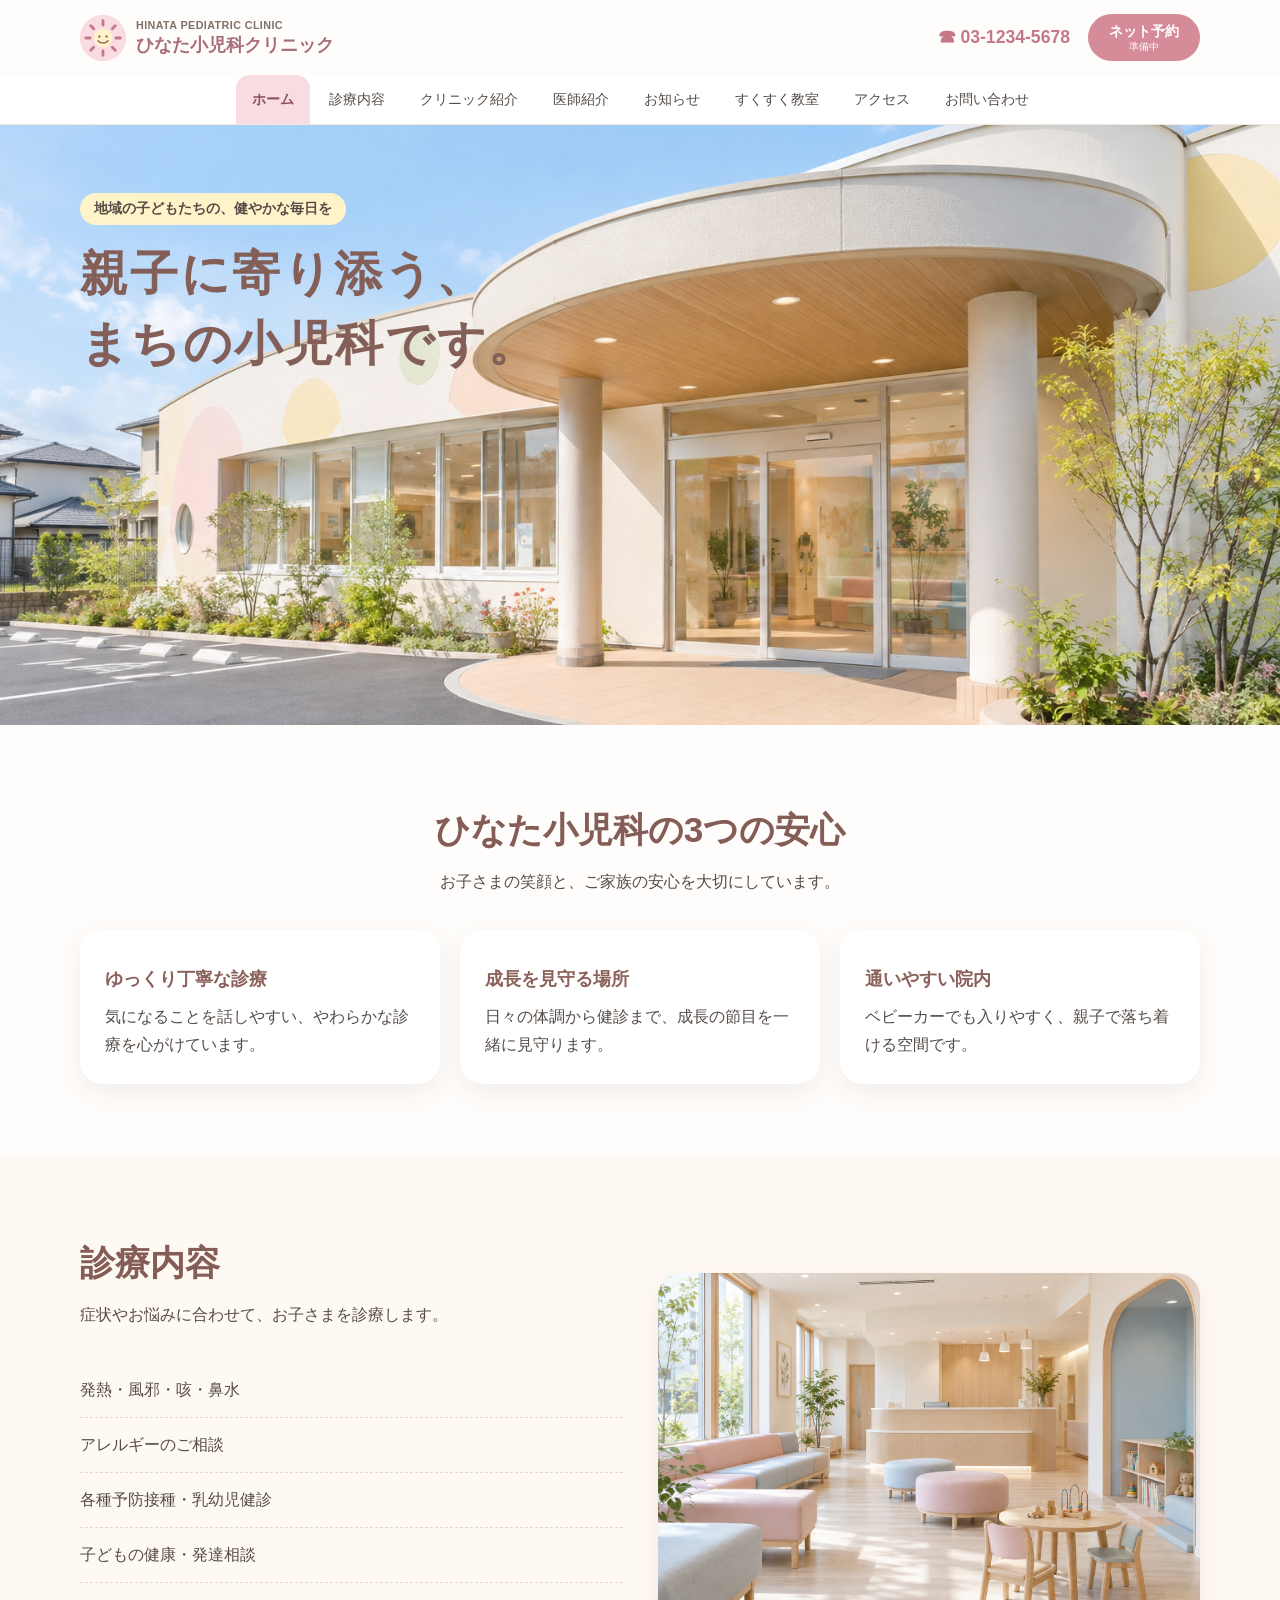
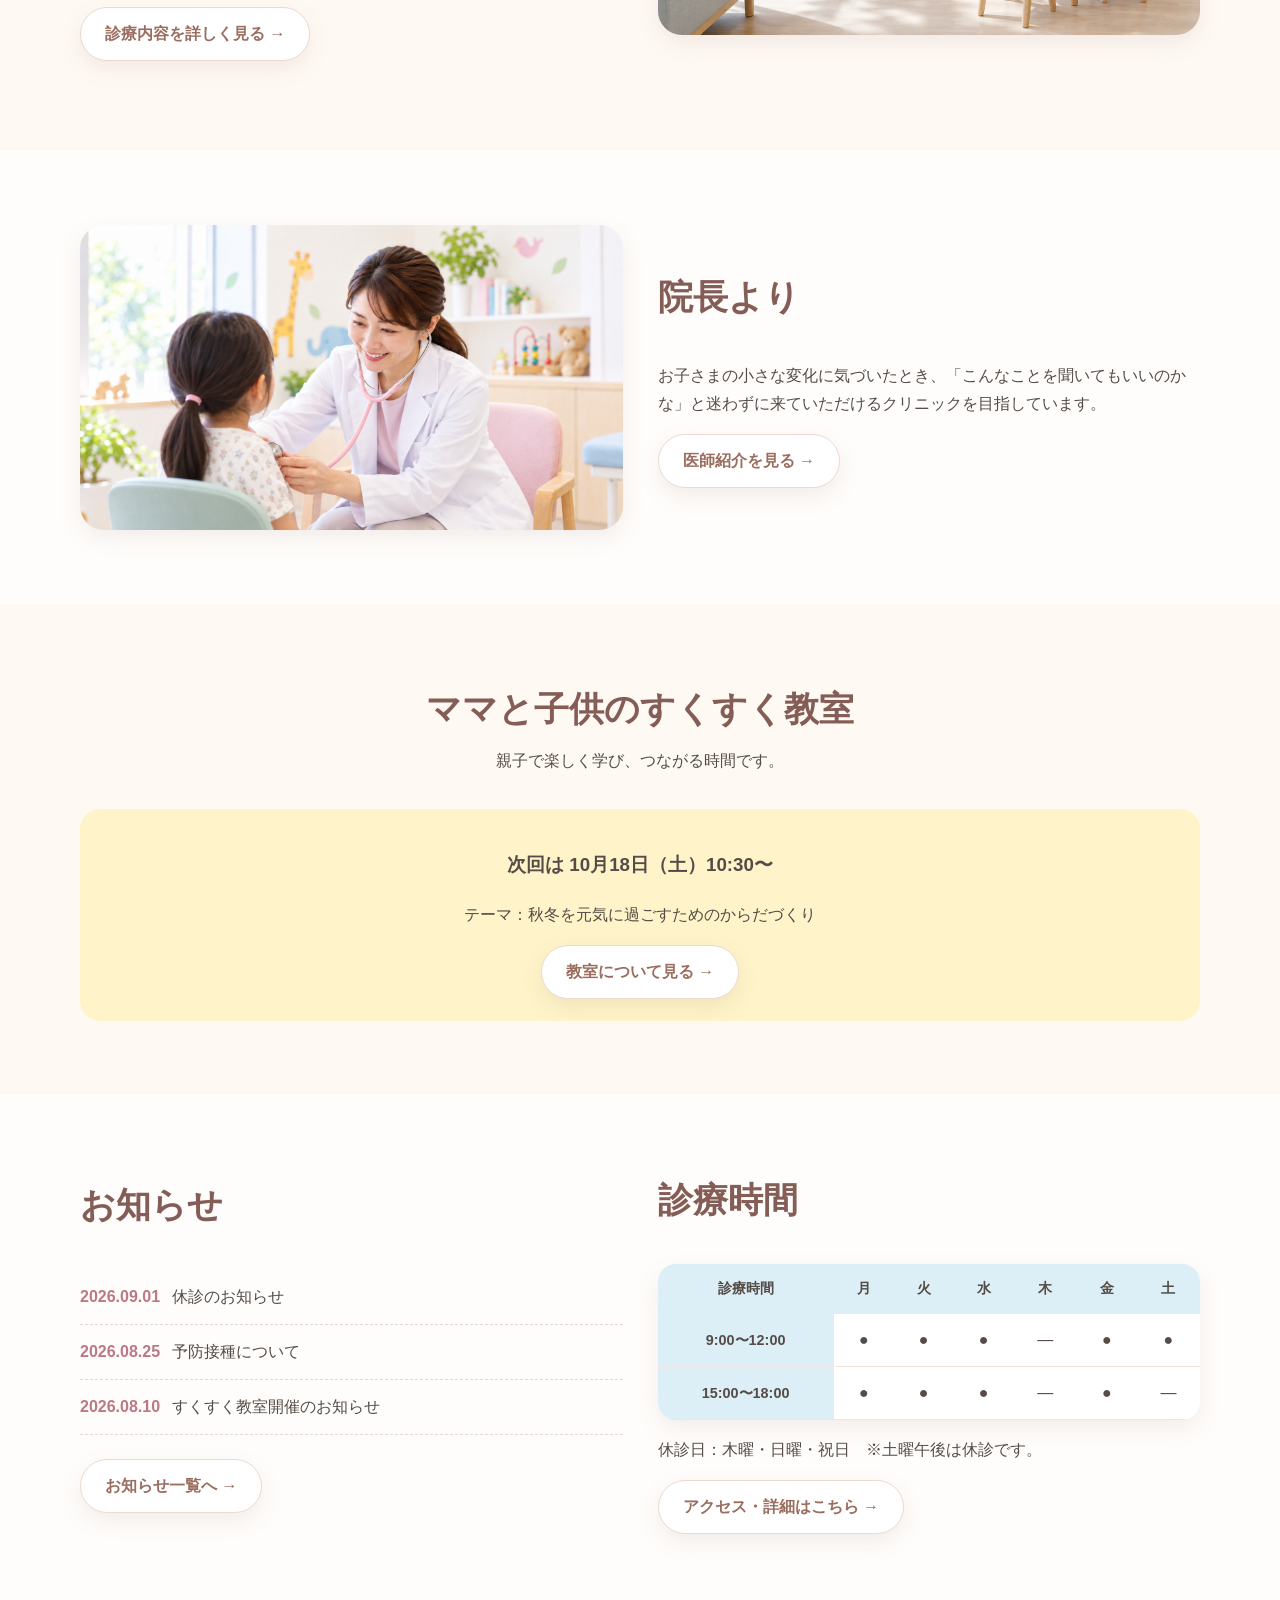
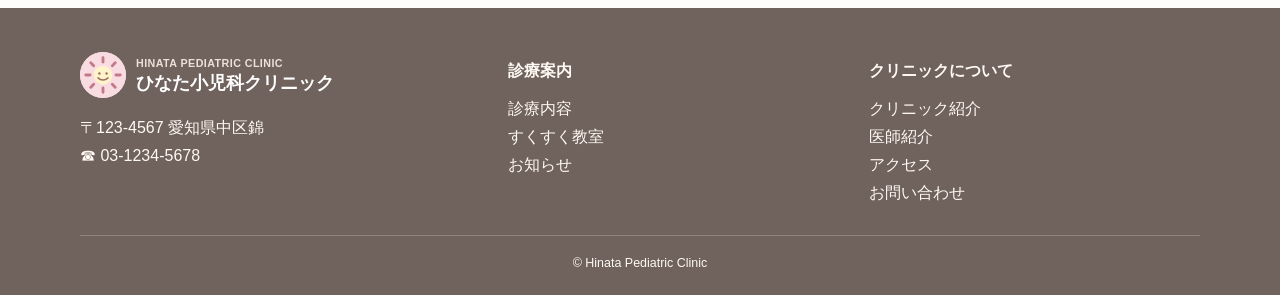
==== index.html @ 1aeabe3c "Add files via upload" ====
<!doctype html>
<html lang="ja">
  <head>
    <meta charset="utf-8">
    <meta name="viewport" content="width=device-width,initial-scale=1">
    <meta name="description" content="ひなた小児科クリニック。子どもとお母さんに寄り添う、地域の小児科です。">
    <title>ひなた小児科クリニック｜トップ</title>
    <link rel="stylesheet" href="css/style.css">
    <link rel="icon" type="image/svg+xml" href="images/favicon.svg">
    <link rel="stylesheet" href="css/hero.css">
  </head>
  <body>
    <header class="site-header">
      <div class="container header-row">
        <a class="logo" href="index.html"><img class="logo-mark" src="images/favicon.svg" alt="ひなた小児科クリニックのロゴ"><span><small>HINATA PEDIATRIC CLINIC</small>ひなた小児科クリニック</span></a>
        <div class="header-actions">
          <div class="header-contact"><strong>☎ 03-1234-5678</strong></div>
          <button class="header-booking" type="button" disabled aria-label="ネット予約（準備中）">ネット予約<small>準備中</small></button>
        </div>
      </div>
      <nav class="main-nav" aria-label="メインナビゲーション">
        <ul>
          <li><a href="index.html" aria-current="page">ホーム</a></li>
          <li><a href="medical.html">診療内容</a></li>
          <li><a href="about.html">クリニック紹介</a></li>
          <li><a href="doctor.html">医師紹介</a></li>
          <li><a href="news.html">お知らせ</a></li>
          <li><a href="class.html">すくすく教室</a></li>
          <li><a href="access.html">アクセス</a></li>
          <li><a href="contact.html">お問い合わせ</a></li>
        </ul>
      </nav>
    </header>
    <main>
      <section class="hero">
        <div class="container hero-grid">
          <div>
            <span class="eyebrow">地域の子どもたちの、健やかな毎日を</span>
            <h1>親子に寄り添う、<br>まちの小児科です。</h1>
          </div>
        </div>
      </section>
      <section class="section">
        <div class="container">
          <div class="section-head">
            <h2>ひなた小児科の3つの安心</h2>
            <p>お子さまの笑顔と、ご家族の安心を大切にしています。</p>
          </div>
          <div class="cards">
            <article class="card">
              <h3>ゆっくり丁寧な診療</h3>
              <p>気になることを話しやすい、やわらかな診療を心がけています。</p>
            </article>
            <article class="card">
              <h3>成長を見守る場所</h3>
              <p>日々の体調から健診まで、成長の節目を一緒に見守ります。</p>
            </article>
            <article class="card">
              <h3>通いやすい院内</h3>
              <p>ベビーカーでも入りやすく、親子で落ち着ける空間です。</p>
            </article>
          </div>
        </div>
      </section>
      <section class="section tint">
        <div class="container split">
          <div>
            <div class="section-head" style="text-align:left">
              <h2>診療内容</h2>
              <p>症状やお悩みに合わせて、お子さまを診療します。</p>
            </div>
            <ul class="info-list">
              <li>発熱・風邪・咳・鼻水</li>
              <li>アレルギーのご相談</li>
              <li>各種予防接種・乳幼児健診</li>
              <li>子どもの健康・発達相談</li>
            </ul>
            <p class="mt"><a class="button light" href="medical.html">診療内容を詳しく見る →</a></p>
          </div>
          <div class="placeholder"><img src="images/clinic-waiting-room.png" alt="明るく落ち着いた小児科の待合室のイメージ"></div>
        </div>
      </section>
      <section class="section">
        <div class="container split">
          <div class="placeholder"><img src="images/doctor-child-examination.png" alt="椅子に座った日向あかり院長が、後ろ姿の子どもの胸に聴診器を当てる様子"></div>
          <div>
            <div class="section-head" style="text-align:left">
              <h2>院長より</h2>
            </div>
            <p>お子さまの小さな変化に気づいたとき、「こんなことを聞いてもいいのかな」と迷わずに来ていただけるクリニックを目指しています。</p>
            <a class="button light" href="doctor.html">医師紹介を見る →</a>
          </div>
        </div>
      </section>
      <section class="section tint">
        <div class="container">
          <div class="section-head">
            <h2>ママと子供のすくすく教室</h2>
            <p>親子で楽しく学び、つながる時間です。</p>
          </div>
          <div class="notice center">
            <h3>次回は 10月18日（土）10:30〜</h3>
            <p>テーマ：秋冬を元気に過ごすためのからだづくり</p>
            <a class="button light" href="class.html">教室について見る →</a>
          </div>
        </div>
      </section>
      <section class="section">
        <div class="container split">
          <div>
            <div class="section-head" style="text-align:left">
              <h2>お知らせ</h2>
            </div>
            <ul class="info-list">
              <li><time datetime="2026-09-01">2026.09.01</time><a href="news.html">休診のお知らせ</a></li>
              <li><time datetime="2026-08-25">2026.08.25</time><a href="news.html">予防接種について</a></li>
              <li><time datetime="2026-08-10">2026.08.10</time><a href="news.html">すくすく教室開催のお知らせ</a></li>
            </ul>
            <p class="mt"><a class="button light" href="news.html">お知らせ一覧へ →</a></p>
          </div>
          <div>
            <div class="section-head" style="text-align:left">
              <h2>診療時間</h2>
            </div>
            <table class="schedule">
              <tr>
                <th>診療時間</th>
                <th>月</th>
                <th>火</th>
                <th>水</th>
                <th>木</th>
                <th>金</th>
                <th>土</th>
              </tr>
              <tr>
                <th>9:00〜12:00</th>
                <td>●</td>
                <td>●</td>
                <td>●</td>
                <td>―</td>
                <td>●</td>
                <td>●</td>
              </tr>
              <tr>
                <th>15:00〜18:00</th>
                <td>●</td>
                <td>●</td>
                <td>●</td>
                <td>―</td>
                <td>●</td>
                <td>―</td>
              </tr>
            </table>
            <p>休診日：木曜・日曜・祝日　※土曜午後は休診です。</p>
            <a class="button light" href="access.html">アクセス・詳細はこちら →</a>
          </div>
        </div>
      </section>
    </main>
    <footer class="footer">
      <div class="container footer-grid">
        <div>
          <a class="logo" href="index.html"><img class="logo-mark" src="images/favicon.svg" alt="ひなた小児科クリニックのロゴ"><span><small>HINATA PEDIATRIC CLINIC</small>ひなた小児科クリニック</span></a>
          <p>〒123-4567 愛知県中区錦<br>☎ 03-1234-5678</p>
        </div>
        <div>
          <h2>診療案内</h2>
          <ul>
            <li><a href="medical.html">診療内容</a></li>
            <li><a href="class.html">すくすく教室</a></li>
            <li><a href="news.html">お知らせ</a></li>
          </ul>
        </div>
        <div>
          <h2>クリニックについて</h2>
          <ul>
            <li><a href="about.html">クリニック紹介</a></li>
            <li><a href="doctor.html">医師紹介</a></li>
            <li><a href="access.html">アクセス</a></li>
            <li><a href="contact.html">お問い合わせ</a></li>
          </ul>
        </div>
      </div>
      <div class="container copyright">© Hinata Pediatric Clinic</div>
    </footer>
  </body>
</html>
---- css/style.css ----
:root {
  --ink: #554c47;
  --pink: #f9dce2;
  --beige: #f8f0e5;
  --yellow: #fff4c9;
  --green: #dff0df;
  --blue: #dceff6;
  --deep: #8b7164;
  --white: #fff;
  --shadow: 0 8px 22px rgba(116,91,76,.10);
}

* {
  box-sizing: border-box;
}

html {
  scroll-behavior: smooth;
}

body {
  margin: 0;
  color: var(--ink);
  font-family: "Hiragino Kaku Gothic ProN","Yu Gothic",Meiryo,sans-serif;
  line-height: 1.75;
  background: #fffdfb;
}

a {
  color: inherit;
  text-decoration: none;
}

img {
  display: block;
  max-width: 100%;
  height: auto;
}

.container {
  width: min(1120px,calc(100% - 40px));
  margin: auto;
}

.site-header {
  background: #fffdfb;
  border-bottom: 1px solid #f1e7df;
  position: sticky;
  top: 0;
  z-index: 10;
}

.header-row {
  display: flex;
  align-items: center;
  justify-content: space-between;
  gap: 18px;
  padding: 14px 0;
}

.logo {
  display: flex;
  align-items: center;
  gap: 10px;
  color: #a86f7b;
  font-weight: 700;
  font-size: 1.15rem;
  line-height: 1.25;
}

.logo-mark {
  display: grid;
  place-items: center;
  width: 46px;
  height: 46px;
  border-radius: 50%;
  background: var(--pink);
  font-size: 1.5rem;
}

.logo small {
  display: block;
  color: #806f65;
  font-size: .67rem;
  letter-spacing: .04em;
}

.header-actions {
  display: flex;
  align-items: center;
  gap: 18px;
}

.header-booking {
  display: inline-flex;
  flex-direction: column;
  align-items: center;
  justify-content: center;
  min-width: 112px;
  padding: 8px 16px;
  border: 0;
  border-radius: 999px;
  background: #d68b99;
  color: #fff;
  font: inherit;
  font-size: .9rem;
  font-weight: 700;
  line-height: 1.25;
  white-space: nowrap;
}

.header-booking small {
  font-size: .65rem;
  font-weight: 400;
}

.header-booking:disabled {
  opacity: 1;
  cursor: default;
}

.header-contact {
  font-size: .88rem;
  text-align: right;
}

.header-contact strong {
  color: #c37987;
  font-size: 1.1rem;
}

.main-nav {
  background: #fff;
}

.main-nav ul {
  display: flex;
  justify-content: center;
  gap: 3px;
  list-style: none;
  padding: 0;
  margin: 0;
}

.main-nav a {
  display: block;
  padding: 12px 16px;
  border-radius: 14px 14px 0 0;
  font-size: .9rem;
  white-space: nowrap;
}

.main-nav a:hover,.main-nav a[aria-current="page"] {
  background: var(--pink);
  color: #8d5261;
  font-weight: 700;
}

.hero {
  background: linear-gradient(125deg,#fff8f3 0%,#fff 52%,#eef8f8 100%);
  padding: 68px 0 58px;
  overflow: hidden;
}

.hero-grid {
  display: grid;
  grid-template-columns: 1.05fr .95fr;
  align-items: center;
  gap: 38px;
}

.eyebrow {
  display: inline-block;
  padding: 4px 14px;
  border-radius: 20px;
  background: var(--yellow);
  font-size: .85rem;
  font-weight: 700;
}

.hero h1 {
  font-size: 3rem;
  line-height: 1.45;
  margin: 14px 0;
  color: #835f58;
  letter-spacing: .05em;
}

.hero p {
  font-size: 1.05rem;
  margin: 0 0 24px;
}

.button {
  display: inline-flex;
  align-items: center;
  justify-content: center;
  gap: 8px;
  background: #d68b99;
  color: #fff;
  padding: 12px 24px;
  border-radius: 99px;
  font-weight: 700;
  box-shadow: var(--shadow);
}

.button:hover {
  background: #bd7482;
}

.button.light {
  background: #fff;
  color: #9b6d5f;
  border: 1px solid #edd9ce;
}

.hero-exterior {
  min-height: 280px;
  display: grid;
  place-items: center;
  border-radius: 48% 52% 45% 55%/55% 42% 58% 45%;
  background: var(--blue);
  position: relative;
}

.hero-exterior span {
  font-size: 7rem;
  filter: drop-shadow(0 8px 3px #b7d9e1);
}

.hero-exterior:before,.hero-exterior:after {
  content: "";
  position: absolute;
  border-radius: 50%;
  background: var(--yellow);
}

.hero-exterior:before {
  width: 65px;
  height: 65px;
  right: 10%;
  top: 15%;
}

.hero-exterior:after {
  width: 30px;
  height: 30px;
  left: 14%;
  bottom: 18%;
  background: var(--pink);
}

.section {
  padding: 74px 0;
}

.section.tint {
  background: #fff9f4;
}

.section-head {
  text-align: center;
  margin-bottom: 34px;
}

.section-head h2 {
  font-size: clamp(1.55rem,3vw,2.2rem);
  margin: 0;
  color: #855d57;
}

.section-head p {
  margin: 7px 0 0;
}

.cards {
  display: grid;
  grid-template-columns: repeat(3,1fr);
  gap: 20px;
}

.card {
  background: #fff;
  border-radius: 22px;
  padding: 25px;
  box-shadow: var(--shadow);
}

.card h3 {
  margin: 8px 0;
  color: #8a625a;
  font-size: 1.15rem;
}

.card p {
  margin: 0;
}

.icon {
  width: 52px;
  height: 52px;
  display: grid;
  place-items: center;
  background: var(--green);
  border-radius: 50%;
  font-size: 1.55rem;
}

.icon.pink {
  background: var(--pink);
}

.icon.yellow {
  background: var(--yellow);
}

.split {
  display: grid;
  grid-template-columns: 1fr 1fr;
  gap: 35px;
  align-items: center;
}

.placeholder {
  border-radius: 24px;
  box-shadow: var(--shadow);
  background: var(--beige);
  overflow: hidden;
}

.placeholder img {
  width: 100%;
}

.info-list {
  list-style: none;
  margin: 0;
  padding: 0;
}

.info-list li {
  padding: 13px 0;
  border-bottom: 1px dashed #e6d8ce;
}

.info-list time {
  color: #bd7886;
  font-weight: 700;
  margin-right: 12px;
}

.schedule {
  width: 100%;
  border-collapse: collapse;
  background: #fff;
  border-radius: 18px;
  overflow: hidden;
  box-shadow: var(--shadow);
}

.schedule th,.schedule td {
  padding: 12px;
  text-align: center;
  border-bottom: 1px solid #f0e6df;
}

.schedule th {
  background: var(--blue);
  font-size: .9rem;
}

.notice {
  background: var(--yellow);
  border-radius: 20px;
  padding: 22px;
}

.footer {
  background: #70625c;
  color: #fff9f3;
  padding: 44px 0 20px;
}

.footer-grid {
  display: grid;
  grid-template-columns: 1.2fr 1fr 1fr;
  gap: 30px;
}

.footer .logo {
  color: #fff;
}

.footer .logo small {
  color: #eee0d6;
}

.footer h2 {
  font-size: 1rem;
  margin: 5px 0 10px;
}

.footer ul {
  list-style: none;
  padding: 0;
  margin: 0;
}

.footer a:hover {
  text-decoration: underline;
}

.copyright {
  text-align: center;
  border-top: 1px solid #93857e;
  margin-top: 28px;
  padding-top: 17px;
  font-size: .78rem;
}

.page-hero {
  padding: 50px 0;
  background: linear-gradient(120deg,var(--beige),#fff);
}

.page-hero h1 {
  margin: 0;
  color: #855d57;
  font-size: clamp(2rem,4vw,2.8rem);
}

.page-hero p {
  margin: 5px 0 0;
}

.medical-grid {
  display: grid;
  grid-template-columns: repeat(2,1fr);
  gap: 20px;
}

.medical-card {
  padding: 25px;
  border-radius: 22px;
  background: #fff;
  box-shadow: var(--shadow);
  border-left: 7px solid var(--pink);
}

.medical-card:nth-child(2n) {
  border-color: var(--blue);
}

.medical-card h2 {
  font-size: 1.2rem;
  margin: 0 0 7px;
  color: #855d57;
}

.medical-card p {
  margin: 0;
}

.gallery {
  display: grid;
  grid-template-columns: repeat(3,1fr);
  gap: 16px;
}

.gallery figure {
  margin: 0;
}

.gallery img {
  width: 100%;
  aspect-ratio: 4/3;
  object-fit: cover;
  border-radius: 18px;
  box-shadow: var(--shadow);
}

.gallery figcaption {
  text-align: center;
  font-size: .9rem;
  margin-top: 6px;
}

.profile {
  display: grid;
  grid-template-columns: 300px 1fr;
  gap: 36px;
  align-items: start;
}

.profile h2 {
  margin-top: 0;
  color: #855d57;
}

.history dt {
  font-weight: 700;
  color: #9c6e62;
}

.history dd {
  margin: 0 0 12px;
}

.map {
  min-height: 300px;
  display: grid;
  place-items: center;
  border: 3px dashed #b7d9e1;
  border-radius: 22px;
  background: #f2fafb;
  color: #66909a;
  font-weight: 700;
}

.form {
  max-width: 780px;
  margin: auto;
  background: #fff;
  padding: 32px;
  border-radius: 24px;
  box-shadow: var(--shadow);
}

.form-row {
  margin-bottom: 20px;
}

.form label,.form legend {
  font-weight: 700;
  display: block;
  margin-bottom: 6px;
}

.required {
  color: #c16877;
  font-size: .8rem;
  margin-left: 6px;
}

input,textarea {
  width: 100%;
  font: inherit;
  padding: 12px;
  border: 1px solid #ddcec5;
  border-radius: 10px;
  background: #fffdfb;
}

textarea {
  min-height: 160px;
  resize: vertical;
}

.check {
  display: flex;
  gap: 9px;
  align-items: flex-start;
}

.check input {
  width: auto;
  margin-top: 7px;
}

.form button {
  border: 0;
  cursor: pointer;
  font: inherit;
  width: 100%;
}

.center {
  text-align: center;
}

.mt {
  margin-top: 24px;
}

@media (max-width:760px) {
  .container {
    width: min(100% - 28px,1120px);
  }
  .header-row {
    align-items: flex-start;
  }
  .header-contact {
    display: none;
  }
  .main-nav ul {
    justify-content: flex-start;
    overflow-x: auto;
    padding: 0 10px;
  }
  .main-nav a {
    padding: 10px 11px;
    font-size: .82rem;
  }
  .hero {
    padding: 42px 0;
  }
  .hero-grid,.split,.profile {
    grid-template-columns: 1fr;
  }
  .hero-exterior {
    min-height: 200px;
    order: -1;
  }
  .hero-exterior span {
    font-size: 5rem;
  }
  .section {
    padding: 52px 0;
  }
  .cards,.gallery {
    grid-template-columns: 1fr;
  }
  .medical-grid {
    grid-template-columns: 1fr;
  }
  .footer-grid {
    grid-template-columns: 1fr;
  }
  .profile .placeholder {
    max-width: 360px;
  }
  .schedule {
    font-size: .78rem;
  }
  .schedule th,.schedule td {
    padding: 8px 3px;
  }
  .form {
    padding: 22px 16px;
  }
  .page-hero {
    padding: 35px 0;
  }
}
---- css/hero.css ----
/* ヒーロー画像は以下の URL を書き換えるだけで差し替えできます。 */
.hero {
  background-color: #e8f4f5;
  background-image: url("../images/clinic-exterior.png");
  background-position: center;
  background-size: cover;
  background-repeat: no-repeat;
  height: 600px;
}

.hero-art {
  display: none;
}

@media (max-width: 760px) {
  .hero {
    background-image: url("../images/clinic-exterior.png");
  }
}
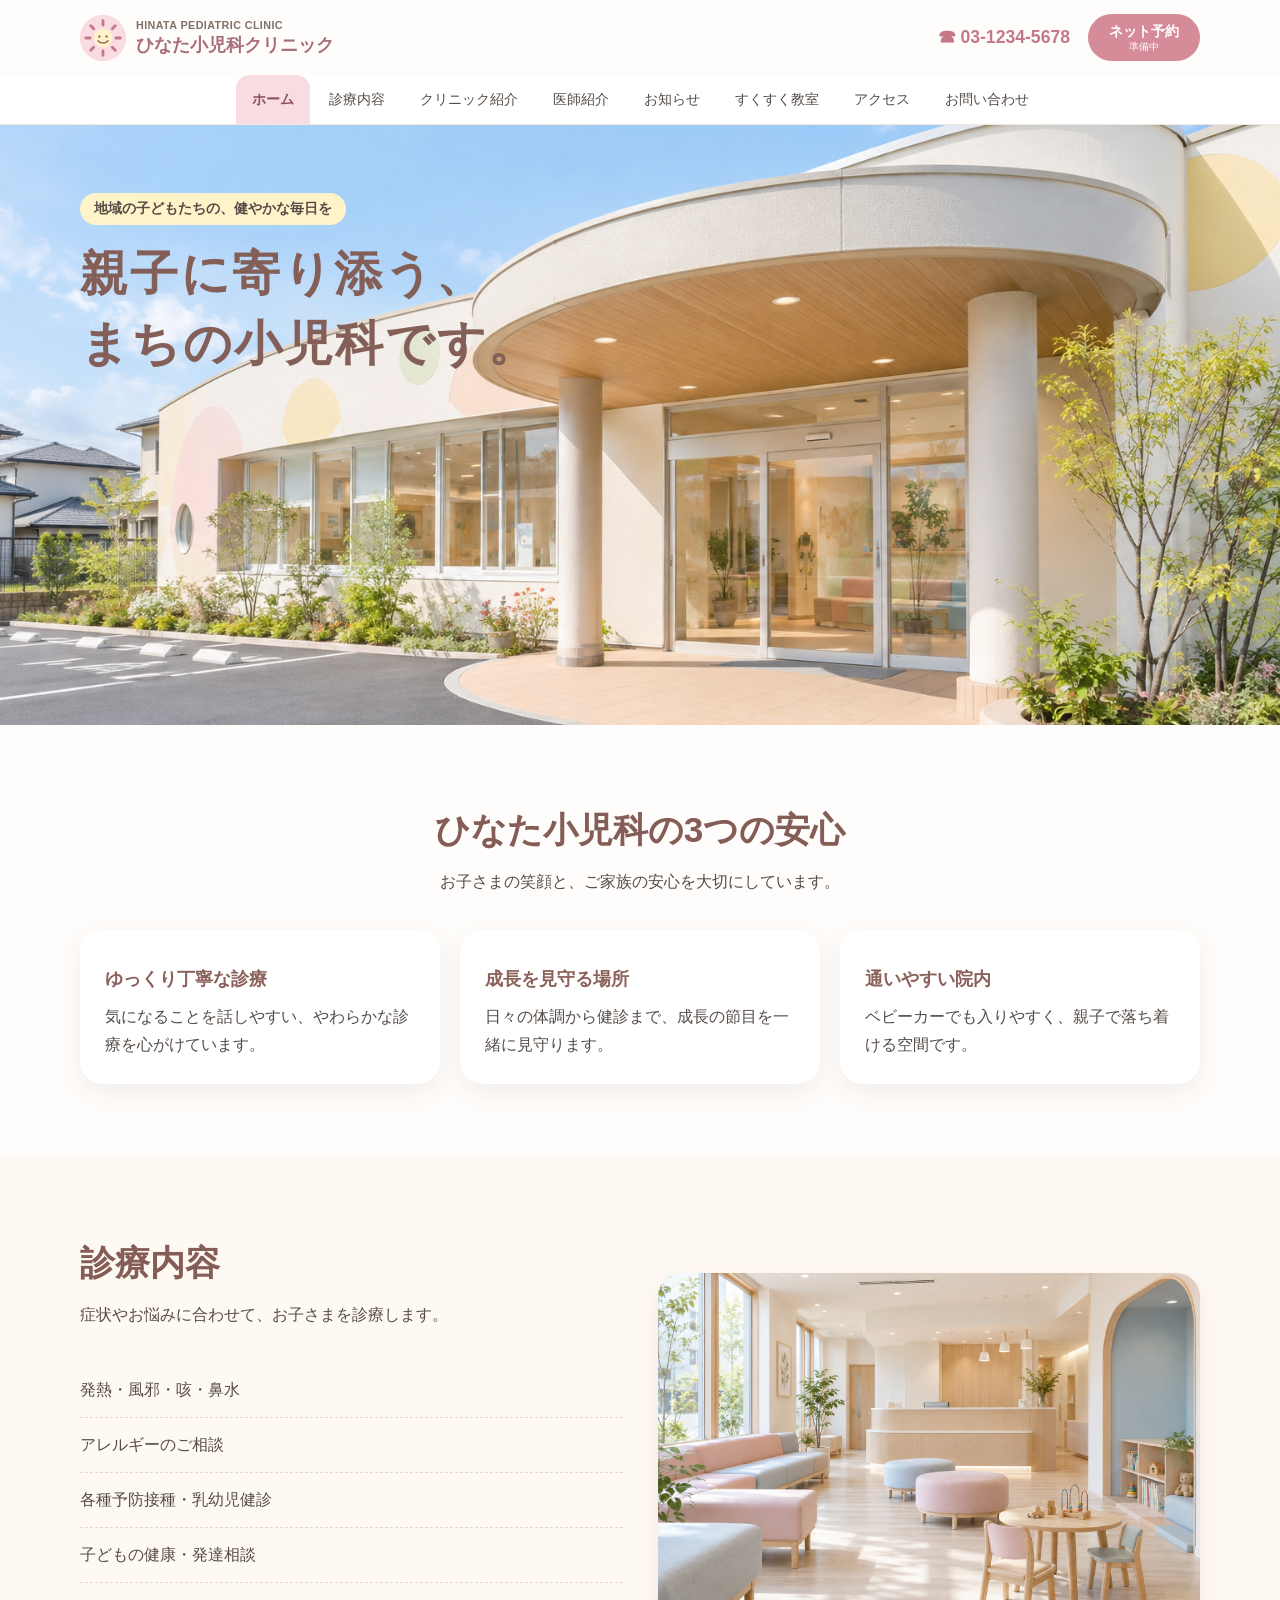
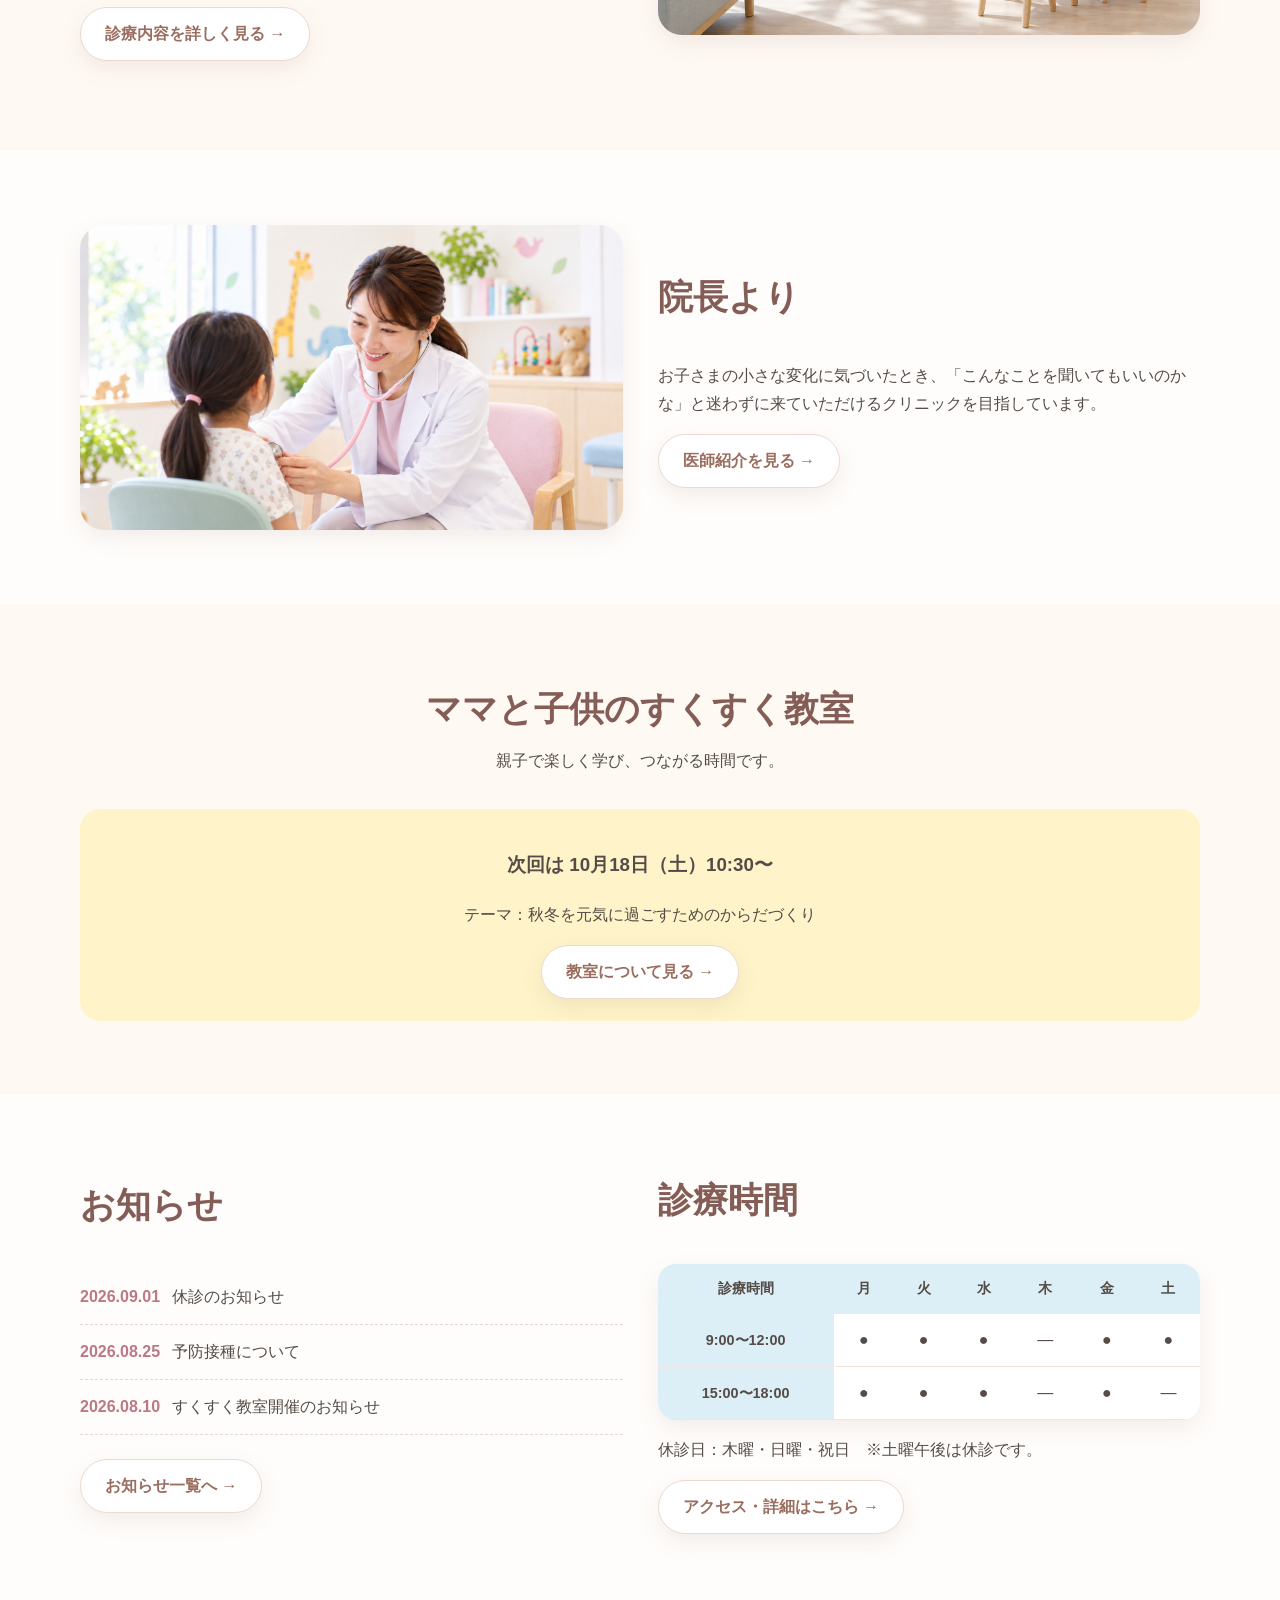
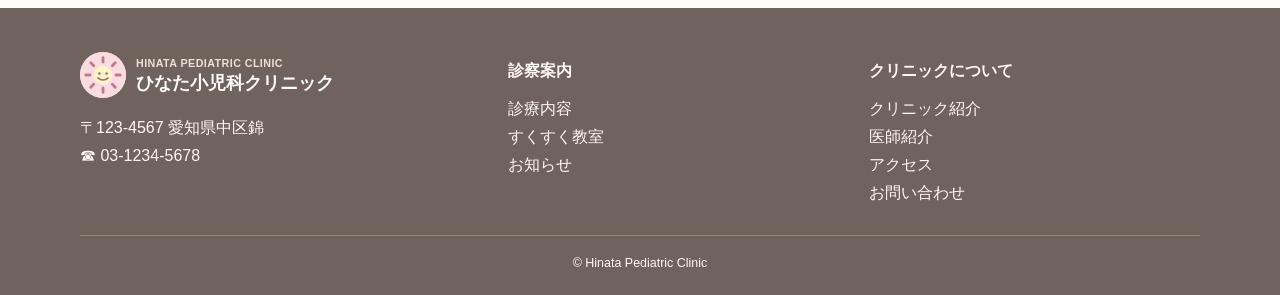
==== commit 8e4b6ce6: "VS codeとGithubの接続確認" ====
--- a/index.html
+++ b/index.html
@@ -1,4 +1,4 @@
-<!doctype html>
+﻿<!doctype html>
 <html lang="ja">
   <head>
     <meta charset="utf-8">
@@ -164,7 +164,7 @@
           <p>〒123-4567 愛知県中区錦<br>☎ 03-1234-5678</p>
         </div>
         <div>
-          <h2>診療案内</h2>
+          <h2>診察案内</h2>
           <ul>
             <li><a href="medical.html">診療内容</a></li>
             <li><a href="class.html">すくすく教室</a></li>
